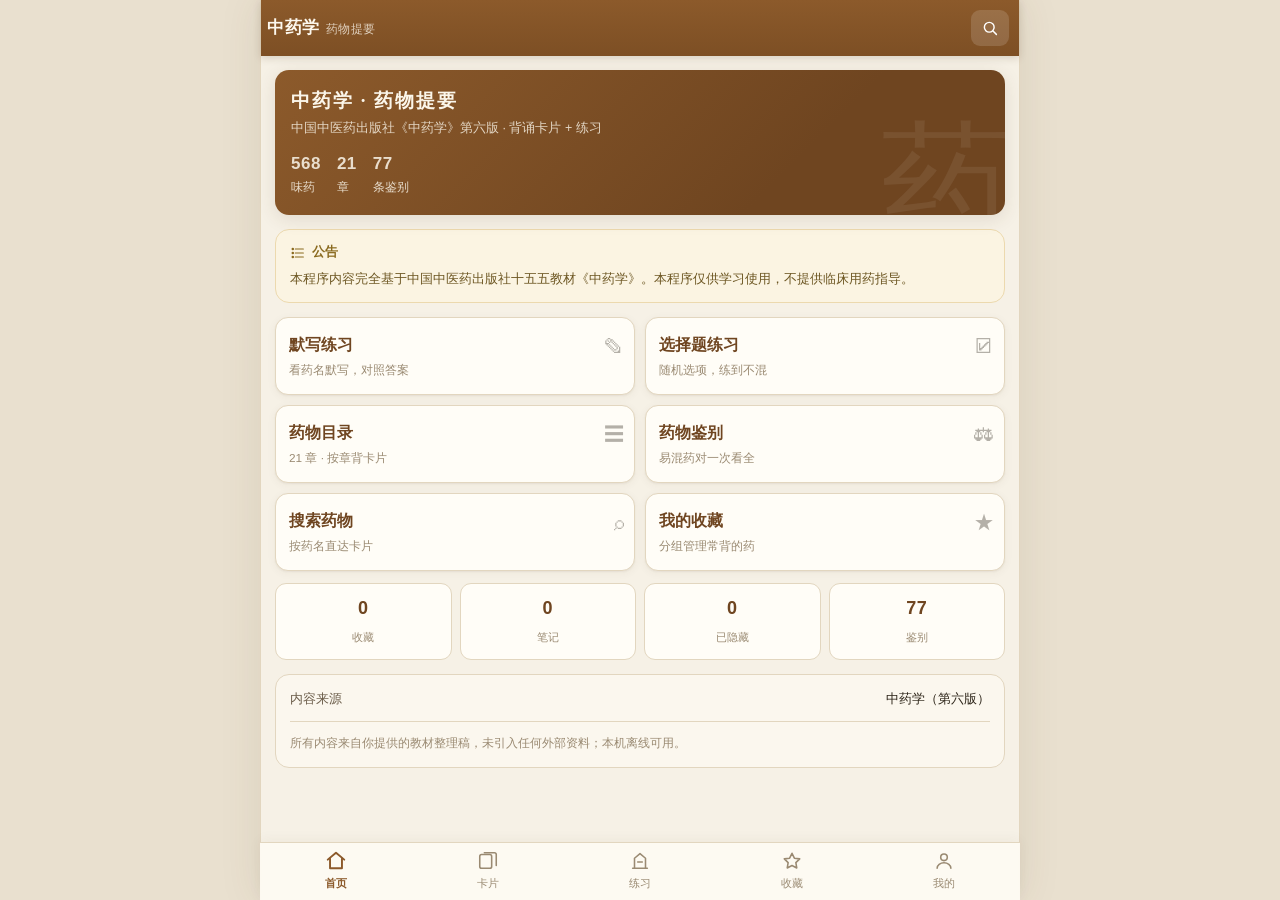
==== index.html @ 5566204e "本草纲目 · 中药学 v1.0.0 首个版本" ====
<!DOCTYPE html>
<html lang="zh-CN">
<head>
<meta charset="utf-8">
<meta name="viewport" content="width=device-width,initial-scale=1,maximum-scale=1,user-scalable=no,viewport-fit=cover">
<meta name="theme-color" content="#8c5a2b">
<meta name="format-detection" content="telephone=no">
<meta name="description" content="中药学背诵卡片与练习（离线可用）">
<title>中药学</title>
<link rel="stylesheet" href="app.css">
<meta name="apple-mobile-web-app-capable" content="yes">
<meta name="apple-mobile-web-app-status-bar-style" content="default">
<meta name="apple-mobile-web-app-title" content="中药学">
<meta name="mobile-web-app-capable" content="yes">
<link rel="manifest" href="manifest.webmanifest">
<link rel="apple-touch-icon" sizes="180x180" href="icons/apple-touch-icon.png">
<link rel="icon" type="image/png" sizes="192x192" href="icons/icon-192.png">
</head>
<body>
<div id="app">
  <header id="hd"></header>
  <main id="main"><div class="empty">载入中…</div></main>
  <nav id="tabbar"></nav>
</div>
<div id="toast" aria-live="polite"></div>
<div id="dialog"></div>
<script src="js/version.js"></script>
<script src="data/drugs.js"></script>
<script src="js/core.js"></script>
<script src="js/ui.js"></script>
<script src="js/cards.js"></script>
<script src="js/practice.js"></script>
<script src="js/misc.js"></script>
<script src="js/boot.js"></script>
<script>
/* 中药学 · 注册 Service Worker（离线可用；失败不影响已缓存资源） */
(function () {
  if (!('serviceWorker' in navigator)) return;
  window.addEventListener('load', function () {
    navigator.serviceWorker.register('sw.js', { scope: './' }).catch(function () {});
  });
})();
</script>
</body>
</html>
---- app.css ----
/* 中药学 · 宣纸米色 + 赭石棕 主题 */
:root{
  --paper:#f6f1e6; --paper-2:#efe7d5; --paper-3:#e7dcc6;
  --card:#fffdf7; --card-2:#fbf7ee;
  --ink:#2c2418; --ink-2:#6b5d4a; --ink-3:#9a8a72;
  --brown:#8c5a2b; --brown-d:#6f4520; --brown-l:#c69a6d;
  --red:#a83232; --red-l:#c26060;
  --green:#3f7d4e; --green-l:#e4efe4;
  --blue:#3b6ea5; --blue-l:#e6eef7;
  --line:#e2d6bf; --line-2:#d3c4a8;
  --sd:0 1px 2px rgba(80,60,30,.06), 0 2px 10px rgba(80,60,30,.05);
  --sd-2:0 4px 18px rgba(80,60,30,.12);
  --r:14px; --r-s:10px;
  --hd:56px; --tab:58px;
}
*{box-sizing:border-box;-webkit-tap-highlight-color:transparent}
html,body{margin:0;padding:0;height:100%}
body{
  background:var(--paper-2); color:var(--ink);
  font-family:-apple-system,BlinkMacSystemFont,"PingFang SC","Hiragino Sans GB","Microsoft YaHei","Source Han Sans SC",sans-serif;
  font-size:15px; line-height:1.65; -webkit-text-size-adjust:100%;
  overscroll-behavior-y:none;
}
.serif{font-family:"Songti SC","STSong","Noto Serif SC",Georgia,serif}
#app{
  position:relative; max-width:760px; margin:0 auto; min-height:100%;
  background:var(--paper); box-shadow:0 0 40px rgba(90,70,40,.10);
  display:flex; flex-direction:column;
}
/* ---------- 头部 ---------- */
#hd{
  position:sticky; top:0; z-index:30; height:var(--hd);
  display:flex; align-items:center; gap:6px; padding:0 10px 0 6px;
  background:linear-gradient(180deg,#8c5a2b,#7d4f24);
  color:#fdf8ee; box-shadow:0 2px 8px rgba(70,45,15,.18);
  padding-top:env(safe-area-inset-top);
  height:calc(var(--hd) + env(safe-area-inset-top));
}
#hd .hd-title{font-size:17px; font-weight:600; letter-spacing:.5px; flex:1; min-width:0;
  overflow:hidden; text-overflow:ellipsis; white-space:nowrap}
#hd .hd-title small{font-weight:400; opacity:.75; font-size:12px; margin-left:6px}
.hd-btn{
  flex:0 0 auto; height:36px; min-width:36px; padding:0 10px; border:0; border-radius:9px;
  background:rgba(255,255,255,.14); color:#fff; font-size:14px; display:inline-flex;
  align-items:center; justify-content:center; gap:4px; cursor:pointer;
}
.hd-btn:active{background:rgba(255,255,255,.26)}
.hd-btn svg{width:18px;height:18px;fill:none;stroke:currentColor;stroke-width:1.9;stroke-linecap:round;stroke-linejoin:round}
/* ---------- 主体 ---------- */
#main{
  flex:1; padding:14px 14px calc(var(--tab) + env(safe-area-inset-bottom) + 22px);
  min-height:calc(100vh - var(--hd) - var(--tab));
}
#main.has-bar{padding-bottom:calc(var(--tab) + env(safe-area-inset-bottom) + 78px)}
/* ---------- 底部导航 ---------- */
#tabbar{
  position:fixed; left:50%; transform:translateX(-50%); bottom:0; z-index:40;
  width:100%; max-width:760px; height:calc(var(--tab) + env(safe-area-inset-bottom));
  padding-bottom:env(safe-area-inset-bottom);
  display:flex; background:rgba(253,250,242,.97); backdrop-filter:blur(8px);
  border-top:1px solid var(--line); box-shadow:0 -2px 12px rgba(80,60,30,.05);
}
#tabbar a{
  flex:1; display:flex; flex-direction:column; align-items:center; justify-content:center;
  gap:2px; text-decoration:none; color:var(--ink-3); font-size:11px; letter-spacing:.3px;
}
#tabbar a svg{width:22px;height:22px;fill:none;stroke:currentColor;stroke-width:1.7;stroke-linecap:round;stroke-linejoin:round}
#tabbar a.on{color:var(--brown); font-weight:600}
#tabbar a.on svg{stroke-width:2.1}
/* ---------- 通用 ---------- */
svg{flex:0 0 auto; overflow:visible}
.notice .nt svg{width:16px;height:16px;fill:none;stroke:currentColor;stroke-width:1.8;stroke-linecap:round}
.list .li > span svg{width:20px;height:20px;fill:none;stroke:currentColor;stroke-width:1.7;stroke-linecap:round;stroke-linejoin:round}
.btn svg{width:17px;height:17px;fill:none;stroke:currentColor;stroke-width:1.8;stroke-linecap:round;stroke-linejoin:round}
.card{background:var(--card); border:1px solid var(--line); border-radius:var(--r); box-shadow:var(--sd); padding:14px; margin-bottom:12px}
.card.flat{box-shadow:none; background:var(--card-2)}
.row{display:flex; align-items:center; gap:10px}
.row.between{justify-content:space-between}
.row.wrap{flex-wrap:wrap}
.grow{flex:1; min-width:0}
.muted{color:var(--ink-2)}
.dim{color:var(--ink-3)}
.small{font-size:12.5px}
.tiny{font-size:11.5px}
.b{font-weight:600}
.center{text-align:center}
.mt0{margin-top:0}.mt6{margin-top:6px}.mt10{margin-top:10px}.mt14{margin-top:14px}.mt18{margin-top:18px}
.mb0{margin-bottom:0}.mb6{margin-bottom:6px}.mb10{margin-bottom:10px}
.hr{height:1px;background:var(--line);margin:12px 0;border:0}
.empty{padding:44px 16px; text-align:center; color:var(--ink-3); font-size:14px}
.empty .em-ico{font-size:30px; opacity:.5; display:block; margin-bottom:8px}
h1,h2,h3,h4{margin:0 0 8px; line-height:1.35}
h1{font-size:20px}h2{font-size:17px}h3{font-size:15.5px}h4{font-size:14px}
p{margin:0 0 8px}
a{color:var(--brown); text-decoration:none}
/* 按钮 */
.btn{
  display:inline-flex; align-items:center; justify-content:center; gap:5px;
  height:42px; padding:0 18px; border-radius:11px; border:1px solid var(--line-2);
  background:var(--card); color:var(--ink); font-size:15px; font-weight:500;
  cursor:pointer; user-select:none; font-family:inherit;
}
.btn:active{transform:scale(.985); background:var(--card-2)}
.btn.primary{background:linear-gradient(180deg,#9a6632,#8c5a2b); border-color:#7a4c22; color:#fff}
.btn.primary:active{background:#7d4f24}
.btn.danger{color:var(--red); border-color:#e5c4c4; background:#fdf4f4}
.btn.ghost{background:transparent; border-color:transparent; color:var(--brown)}
.btn.block{width:100%}
.btn.sm{height:34px; padding:0 12px; font-size:13.5px; border-radius:9px}
.btn.xs{height:28px; padding:0 9px; font-size:12.5px; border-radius:8px}
.btn[disabled]{opacity:.45; pointer-events:none}
.btn.on{background:var(--brown); color:#fff; border-color:var(--brown-d)}
/* 标签/胶囊 */
.chip{display:inline-flex; align-items:center; gap:4px; height:26px; padding:0 10px; border-radius:20px;
  background:var(--paper-2); border:1px solid var(--line); color:var(--brown-d); font-size:12.5px}
.chip.solid{background:#f3e7d5; border-color:#e6d3b6}
.chip.gray{color:var(--ink-2); background:var(--paper-2)}
.chip.on{background:var(--brown); border-color:var(--brown-d); color:#fff}
.badge{display:inline-block; min-width:18px; height:18px; line-height:18px; padding:0 5px; border-radius:9px;
  background:var(--brown); color:#fff; font-size:11px; text-align:center}
.badge.gray{background:var(--line-2); color:var(--ink-2)}
/* 分段控件 */
.seg{display:flex; background:var(--paper-2); border:1px solid var(--line); border-radius:11px; padding:3px; gap:3px}
.seg button{flex:1; height:36px; border:0; border-radius:8px; background:transparent; color:var(--ink-2);
  font-size:14px; font-family:inherit; cursor:pointer}
.seg button.on{background:var(--card); color:var(--brown-d); font-weight:600; box-shadow:0 1px 4px rgba(90,70,40,.12)}
/* 表单 */
.field{margin-bottom:12px}
.field > label{display:block; font-size:13px; color:var(--ink-2); margin-bottom:5px}
.input, textarea.input{
  width:100%; border:1px solid var(--line-2); border-radius:10px; background:var(--card);
  padding:10px 12px; font-size:15px; color:var(--ink); font-family:inherit; line-height:1.6;
  outline:none; -webkit-appearance:none;
}
.input:focus, textarea.input:focus{border-color:var(--brown-l); box-shadow:0 0 0 3px rgba(140,90,43,.10)}
textarea.input{resize:vertical; min-height:88px}
.searchbox{position:relative}
.searchbox .input{padding-left:38px; height:44px}
.searchbox .s-ico{position:absolute; left:12px; top:12px; width:20px; height:20px;
  fill:none; stroke:var(--ink-3); stroke-width:1.9; stroke-linecap:round}
/* 开关 */
.switch{position:relative; width:46px; height:27px; flex:0 0 auto}
.switch input{position:absolute; opacity:0; width:0; height:0}
.switch .sl{position:absolute; inset:0; background:var(--line-2); border-radius:20px; transition:.18s}
.switch .sl:before{content:""; position:absolute; width:21px; height:21px; left:3px; top:3px;
  background:#fff; border-radius:50%; transition:.18s; box-shadow:0 1px 3px rgba(0,0,0,.18)}
.switch input:checked + .sl{background:var(--brown)}
.switch input:checked + .sl:before{transform:translateX(19px)}
/* 复选 */
.ck{display:inline-flex; align-items:center; gap:7px; cursor:pointer; user-select:none}
.ck input{width:18px; height:18px; accent-color:var(--brown); margin:0}
/* 列表 */
.list{background:var(--card); border:1px solid var(--line); border-radius:var(--r); overflow:hidden}
.list .li{display:flex; align-items:center; gap:10px; padding:13px 14px; border-bottom:1px solid var(--line);
  background:var(--card); cursor:pointer}
.list .li:last-child{border-bottom:0}
.list .li:active{background:var(--card-2)}
.list .li .li-t{flex:1; min-width:0}
.list .li .li-t .t{font-size:15px}
.list .li .li-t .s{font-size:12px; color:var(--ink-3); margin-top:1px}
.list .li .arrow{color:var(--line-2); font-size:18px}
/* 目录 */
.chap{margin-bottom:10px; border:1px solid var(--line); border-radius:var(--r); background:var(--card); overflow:hidden}
.chap-hd{display:flex; align-items:center; gap:9px; padding:12px 13px; cursor:pointer; background:var(--card-2)}
.chap-hd .cn{font-size:15px; font-weight:600; color:var(--brown-d); flex:1}
.chap-hd .caret{width:16px;height:16px;stroke:var(--ink-3);fill:none;stroke-width:2;stroke-linecap:round;stroke-linejoin:round;transition:.16s}
.chap.open .caret{transform:rotate(90deg)}
.chap-bd{display:none; padding:4px 0 8px}
.chap.open .chap-bd{display:block}
.sec{padding:6px 13px 2px}
.sec-t{font-size:12.5px; color:var(--ink-3); padding:5px 0 4px; letter-spacing:.4px}
.dr{display:flex; align-items:center; gap:8px; padding:9px 12px; margin:1px 8px; border-radius:9px; cursor:pointer}
.dr:active{background:var(--paper-2)}
.dr .nm{font-size:15.5px; font-family:"Songti SC","STSong","Noto Serif SC",serif; letter-spacing:.5px}
.dr.attach{padding-left:26px}
.dr.attach .nm{font-size:14.5px; color:var(--ink-2)}
.dr .flags{margin-left:auto; display:flex; gap:5px; align-items:center; font-size:11px; color:var(--ink-3)}
.dr .flag{font-size:11.5px}
.dr.hid .nm{text-decoration:line-through; color:var(--ink-3)}
.dr.sel{background:#f3e7d5}
.dr .ck input{width:17px;height:17px}
/* 卡片正文 */
.drug-title{display:flex; align-items:baseline; gap:8px; flex-wrap:wrap}
.drug-title .n{font-size:26px; font-family:"Songti SC","STSong","Noto Serif SC",serif; font-weight:600; letter-spacing:2px}
.drug-title .p{font-size:13px; color:var(--ink-3)}
.sec-block{margin-top:14px}
.sec-label{display:flex; align-items:center; gap:7px; font-size:13px; color:var(--brown);
  font-weight:600; letter-spacing:1px; margin-bottom:6px}
.sec-label:before{content:""; width:3px; height:13px; border-radius:2px; background:var(--brown-l)}
.sec-body{font-size:15.5px; line-height:1.85; color:var(--ink)}
.eff-wrap{display:flex; flex-wrap:wrap; gap:7px}
.eff{background:#f5ead9; border:1px solid #ead9bd; color:#6f4520; border-radius:8px; padding:4px 10px; font-size:14.5px}
.app-item{margin-bottom:10px}
.app-t{font-weight:600; color:var(--brown-d); font-size:15px; margin-bottom:2px}
.app-d{font-size:14.6px; line-height:1.8; color:var(--ink); text-align:justify}
.app-tail{font-size:14.4px; line-height:1.8; color:var(--ink-2); margin-top:6px; padding-left:10px; border-left:2px solid var(--line)}
.note-inline{background:#fffbe8; border:1px solid #ecdcaf; border-radius:10px; padding:10px 12px; color:#6b5622; font-size:13.6px}
.tag-row{display:flex; flex-wrap:wrap; gap:6px}
/* 卡片底部操作 */
.act-row{display:grid; grid-template-columns:repeat(5,1fr); gap:8px; margin-top:16px}
.act{display:flex; flex-direction:column; align-items:center; gap:4px; padding:10px 2px; border:1px solid var(--line);
  border-radius:11px; background:var(--card); color:var(--ink-2); font-size:11.5px; cursor:pointer}
.act:active{background:var(--card-2)}
.act svg{width:20px;height:20px;fill:none;stroke:currentColor;stroke-width:1.8;stroke-linecap:round;stroke-linejoin:round}
.act.on{color:var(--brown); border-color:var(--brown-l); background:#faf1e4}
.act.on svg{stroke:var(--brown)}
.act.red{color:var(--red)}
.pager{display:flex; align-items:center; gap:10px; margin-top:14px}
.pager .btn{flex:1}
.pager .pc{font-size:12px; color:var(--ink-3); min-width:74px; text-align:center}
/* 浮动操作条 */
.fbar{position:fixed; left:50%; transform:translateX(-50%); bottom:calc(var(--tab) + env(safe-area-inset-bottom));
  width:100%; max-width:760px; z-index:35; padding:8px 12px;
  background:rgba(253,250,242,.98); border-top:1px solid var(--line); box-shadow:0 -3px 12px rgba(80,60,30,.07);
  display:flex; gap:8px; align-items:center}
/* 练习 */
.qhead{display:flex; align-items:center; gap:10px; margin-bottom:12px}
.progress{flex:1; height:7px; border-radius:6px; background:var(--paper-3); overflow:hidden}
.progress i{display:block; height:100%; background:linear-gradient(90deg,#b07a3f,#8c5a2b); border-radius:6px; transition:.2s}
.pbar-txt{font-size:12px; color:var(--ink-2); min-width:56px; text-align:right}
.qname{font-size:30px; font-family:"Songti SC","STSong","Noto Serif SC",serif; letter-spacing:3px; text-align:center; margin:10px 0 4px}
.qmeta{text-align:center; font-size:12.5px; color:var(--ink-3); margin-bottom:14px}
.ansbox{background:#f8f2e4; border:1px dashed var(--line-2); border-radius:12px; padding:12px 14px}
.ansbox.ok{background:var(--green-l); border-color:#b9d8bb}
.ansbox .al{font-size:12px; color:var(--green); font-weight:600; margin-bottom:6px; letter-spacing:.5px}
.opt{display:flex; gap:10px; align-items:flex-start; padding:12px 13px; border:1px solid var(--line);
  border-radius:11px; background:var(--card); margin-bottom:9px; cursor:pointer; font-size:15px; line-height:1.6}
.opt:active{background:var(--card-2)}
.opt .oi{flex:0 0 auto; width:22px; height:22px; border-radius:50%; border:1.6px solid var(--line-2);
  color:var(--ink-3); font-size:12.5px; display:flex; align-items:center; justify-content:center; margin-top:1px}
.opt.sel{border-color:var(--brown); background:#f8efe1}
.opt.sel .oi{background:var(--brown); border-color:var(--brown); color:#fff}
.opt.right{border-color:#7bb47f; background:var(--green-l)}
.opt.right .oi{background:var(--green); border-color:var(--green); color:#fff}
.opt.wrong{border-color:#d29a9a; background:#fbeeee}
.opt.wrong .oi{background:var(--red); border-color:var(--red); color:#fff}
.opt.lock{pointer-events:none}
.opt .ot{flex:1}
/* 首页 */
.hero{position:relative; overflow:hidden; border-radius:var(--r); padding:18px 16px;
  background:linear-gradient(135deg,#8c5a2b,#6f4520 70%); color:#fbF6ea; box-shadow:var(--sd-2); margin-bottom:14px}
.hero:after{content:"药"; position:absolute; right:-6px; bottom:-34px; font-size:130px;
  font-family:"Songti SC","STSong",serif; color:rgba(255,255,255,.07); line-height:1}
.hero h1{font-size:19px; letter-spacing:2px; margin-bottom:4px; font-family:"Songti SC","STSong",serif}
.hero p{font-size:12.5px; opacity:.8; margin:0}
.hero .mini{margin-top:12px; display:flex; gap:16px; font-size:11.5px; opacity:.85}
.hero .mini b{display:block; font-size:17px; font-weight:600; opacity:1; letter-spacing:.5px}
.notice{background:#fbf4e2; border:1px solid #ecd9ae; border-radius:var(--r); padding:12px 14px; margin-bottom:14px}
.notice .nt{display:flex; align-items:center; gap:6px; font-size:12.5px; color:#8a6a1f; font-weight:600; margin-bottom:5px}
.notice .nb{font-size:13.2px; color:#6d5723; line-height:1.7}
.grid2{display:grid; grid-template-columns:1fr 1fr; gap:10px}
.tile{position:relative; background:var(--card); border:1px solid var(--line); border-radius:13px;
  padding:14px 13px; box-shadow:var(--sd); cursor:pointer; overflow:hidden}
.tile:active{background:var(--card-2)}
.tile .tt{font-size:15.5px; font-weight:600; color:var(--brown-d)}
.tile .ts{font-size:11.8px; color:var(--ink-3); margin-top:3px}
.tile .ti{position:absolute; right:10px; top:12px; font-size:20px; opacity:.35}
.stat-row{display:flex; gap:8px; margin-bottom:14px}
.stat{flex:1; background:var(--card); border:1px solid var(--line); border-radius:11px; padding:10px 6px; text-align:center}
.stat b{display:block; font-size:18px; color:var(--brown-d); letter-spacing:.5px}
.stat span{font-size:11px; color:var(--ink-3)}
/* 弹窗 */
#dialog{position:fixed; inset:0; z-index:80; display:none; align-items:center; justify-content:center;
  background:rgba(40,30,15,.42); padding:24px}
#dialog.on{display:flex}
.dlg{width:100%; max-width:340px; background:var(--card); border-radius:16px; box-shadow:0 12px 40px rgba(40,25,10,.3);
  padding:20px 18px 14px; animation:pop .16s ease-out}
@keyframes pop{from{transform:scale(.94); opacity:.4}to{transform:scale(1); opacity:1}}
.dlg h3{font-size:16.5px; margin-bottom:8px; color:var(--brown-d)}
.dlg .dtxt{font-size:14px; color:var(--ink-2); line-height:1.7; margin-bottom:14px; white-space:pre-wrap}
.dlg .dact{display:flex; gap:8px}
.dlg .dact .btn{flex:1; height:40px; font-size:14.5px}
#toast{position:fixed; left:50%; bottom:calc(var(--tab) + env(safe-area-inset-bottom) + 26px);
  transform:translateX(-50%) translateY(10px); z-index:90; background:rgba(44,36,24,.92); color:#fff;
  font-size:13.5px; padding:9px 16px; border-radius:20px; opacity:0; transition:.2s; pointer-events:none;
  max-width:82%; text-align:center}
#toast.on{opacity:1; transform:translateX(-50%) translateY(0)}
/* 打赏 */
.tip-text{font-size:15.5px; line-height:2; color:#5b4a33; text-align:justify;
  background:#fbf6ea; border:1px solid #ecdfc4; border-radius:var(--r); padding:16px 15px}
.qr-wrap{margin-top:16px; text-align:center}
.qr-wrap img{width:min(78%,320px); border-radius:12px; border:1px solid var(--line); background:#fff; box-shadow:var(--sd)}
/* 折叠段 */
.acc{border:1px solid var(--line); border-radius:var(--r); background:var(--card); margin-bottom:10px; overflow:hidden}
.acc-hd{display:flex; align-items:center; gap:8px; padding:12px 13px; cursor:pointer; background:var(--card-2); font-size:14.5px; font-weight:600; color:var(--brown-d)}
.acc-bd{display:none; padding:12px 14px; font-size:14.4px; line-height:1.85; color:var(--ink)}
.acc.open .acc-bd{display:block}
@media (min-width:761px){
  body{background:#e9e0cf}
  #app{border-left:1px solid var(--line); border-right:1px solid var(--line)}
}

/* 卡片分页阅读 */
.cpager{display:flex; align-items:center; gap:8px; background:var(--paper-2); border:1px solid var(--line);
  border-radius:10px; padding:6px 8px; margin-top:14px}
.cpager .cpt{flex:1; text-align:center; font-size:12px; color:var(--ink-2)}
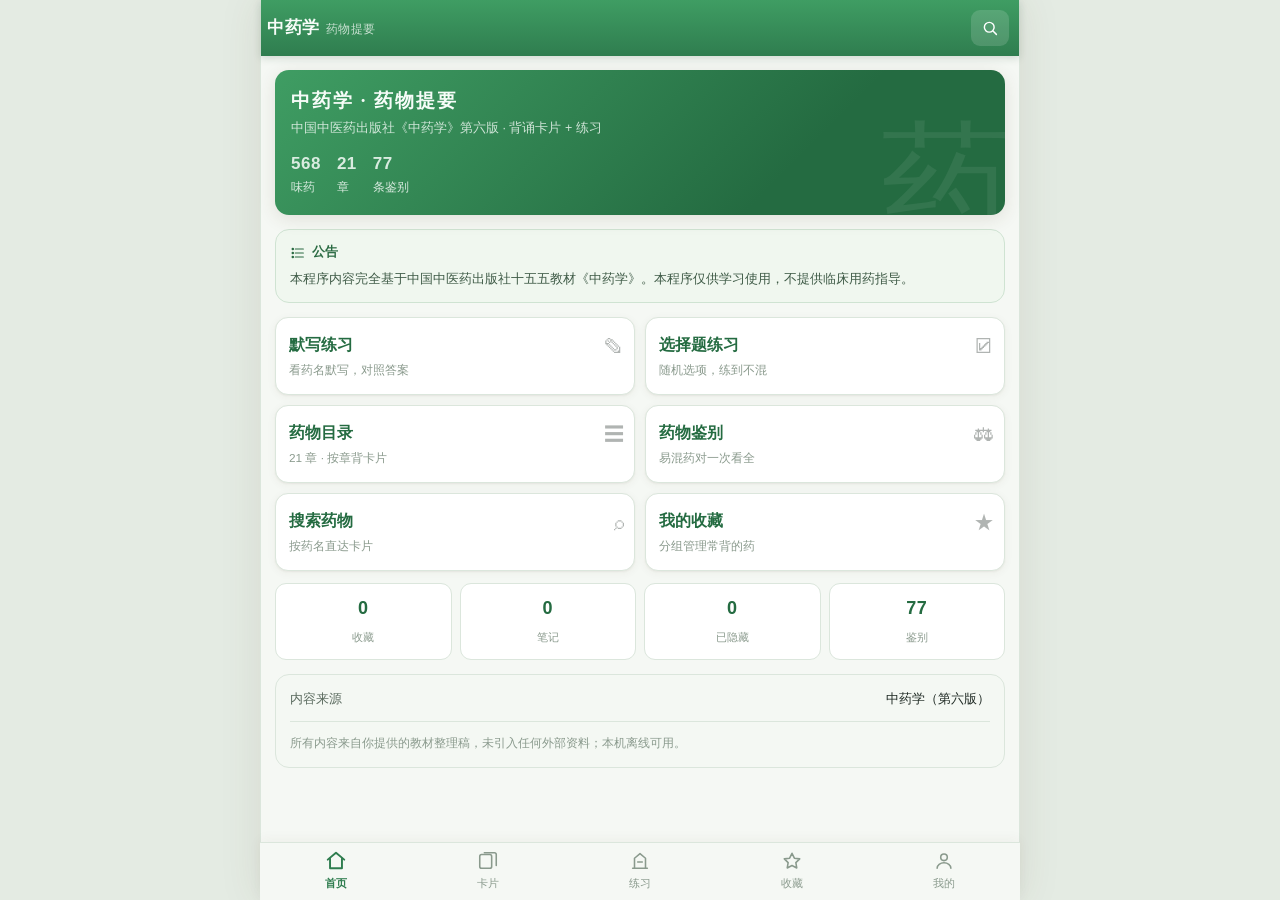
==== commit b0e2ff85: "中药学 v1.0.1：卡片一页化/附药切换/返回目录/练习记录多项/绿色主题" ====
--- a/index.html
+++ b/index.html
@@ -3,7 +3,7 @@
 <head>
 <meta charset="utf-8">
 <meta name="viewport" content="width=device-width,initial-scale=1,maximum-scale=1,user-scalable=no,viewport-fit=cover">
-<meta name="theme-color" content="#8c5a2b">
+<meta name="theme-color" content="#2f7d4f">
 <meta name="format-detection" content="telephone=no">
 <meta name="description" content="中药学背诵卡片与练习（离线可用）">
 <title>中药学</title>
--- a/app.css
+++ b/app.css
@@ -1,296 +1,296 @@
-/* 中药学 · 宣纸米色 + 赭石棕 主题 */
-:root{
-  --paper:#f6f1e6; --paper-2:#efe7d5; --paper-3:#e7dcc6;
-  --card:#fffdf7; --card-2:#fbf7ee;
-  --ink:#2c2418; --ink-2:#6b5d4a; --ink-3:#9a8a72;
-  --brown:#8c5a2b; --brown-d:#6f4520; --brown-l:#c69a6d;
-  --red:#a83232; --red-l:#c26060;
-  --green:#3f7d4e; --green-l:#e4efe4;
-  --blue:#3b6ea5; --blue-l:#e6eef7;
-  --line:#e2d6bf; --line-2:#d3c4a8;
-  --sd:0 1px 2px rgba(80,60,30,.06), 0 2px 10px rgba(80,60,30,.05);
-  --sd-2:0 4px 18px rgba(80,60,30,.12);
-  --r:14px; --r-s:10px;
-  --hd:56px; --tab:58px;
-}
-*{box-sizing:border-box;-webkit-tap-highlight-color:transparent}
-html,body{margin:0;padding:0;height:100%}
-body{
-  background:var(--paper-2); color:var(--ink);
-  font-family:-apple-system,BlinkMacSystemFont,"PingFang SC","Hiragino Sans GB","Microsoft YaHei","Source Han Sans SC",sans-serif;
-  font-size:15px; line-height:1.65; -webkit-text-size-adjust:100%;
-  overscroll-behavior-y:none;
-}
-.serif{font-family:"Songti SC","STSong","Noto Serif SC",Georgia,serif}
-#app{
-  position:relative; max-width:760px; margin:0 auto; min-height:100%;
-  background:var(--paper); box-shadow:0 0 40px rgba(90,70,40,.10);
-  display:flex; flex-direction:column;
-}
-/* ---------- 头部 ---------- */
-#hd{
-  position:sticky; top:0; z-index:30; height:var(--hd);
-  display:flex; align-items:center; gap:6px; padding:0 10px 0 6px;
-  background:linear-gradient(180deg,#8c5a2b,#7d4f24);
-  color:#fdf8ee; box-shadow:0 2px 8px rgba(70,45,15,.18);
-  padding-top:env(safe-area-inset-top);
-  height:calc(var(--hd) + env(safe-area-inset-top));
-}
-#hd .hd-title{font-size:17px; font-weight:600; letter-spacing:.5px; flex:1; min-width:0;
-  overflow:hidden; text-overflow:ellipsis; white-space:nowrap}
-#hd .hd-title small{font-weight:400; opacity:.75; font-size:12px; margin-left:6px}
-.hd-btn{
-  flex:0 0 auto; height:36px; min-width:36px; padding:0 10px; border:0; border-radius:9px;
-  background:rgba(255,255,255,.14); color:#fff; font-size:14px; display:inline-flex;
-  align-items:center; justify-content:center; gap:4px; cursor:pointer;
-}
-.hd-btn:active{background:rgba(255,255,255,.26)}
-.hd-btn svg{width:18px;height:18px;fill:none;stroke:currentColor;stroke-width:1.9;stroke-linecap:round;stroke-linejoin:round}
-/* ---------- 主体 ---------- */
-#main{
-  flex:1; padding:14px 14px calc(var(--tab) + env(safe-area-inset-bottom) + 22px);
-  min-height:calc(100vh - var(--hd) - var(--tab));
-}
-#main.has-bar{padding-bottom:calc(var(--tab) + env(safe-area-inset-bottom) + 78px)}
-/* ---------- 底部导航 ---------- */
-#tabbar{
-  position:fixed; left:50%; transform:translateX(-50%); bottom:0; z-index:40;
-  width:100%; max-width:760px; height:calc(var(--tab) + env(safe-area-inset-bottom));
-  padding-bottom:env(safe-area-inset-bottom);
-  display:flex; background:rgba(253,250,242,.97); backdrop-filter:blur(8px);
-  border-top:1px solid var(--line); box-shadow:0 -2px 12px rgba(80,60,30,.05);
-}
-#tabbar a{
-  flex:1; display:flex; flex-direction:column; align-items:center; justify-content:center;
-  gap:2px; text-decoration:none; color:var(--ink-3); font-size:11px; letter-spacing:.3px;
-}
-#tabbar a svg{width:22px;height:22px;fill:none;stroke:currentColor;stroke-width:1.7;stroke-linecap:round;stroke-linejoin:round}
-#tabbar a.on{color:var(--brown); font-weight:600}
-#tabbar a.on svg{stroke-width:2.1}
-/* ---------- 通用 ---------- */
-svg{flex:0 0 auto; overflow:visible}
-.notice .nt svg{width:16px;height:16px;fill:none;stroke:currentColor;stroke-width:1.8;stroke-linecap:round}
-.list .li > span svg{width:20px;height:20px;fill:none;stroke:currentColor;stroke-width:1.7;stroke-linecap:round;stroke-linejoin:round}
-.btn svg{width:17px;height:17px;fill:none;stroke:currentColor;stroke-width:1.8;stroke-linecap:round;stroke-linejoin:round}
-.card{background:var(--card); border:1px solid var(--line); border-radius:var(--r); box-shadow:var(--sd); padding:14px; margin-bottom:12px}
-.card.flat{box-shadow:none; background:var(--card-2)}
-.row{display:flex; align-items:center; gap:10px}
-.row.between{justify-content:space-between}
-.row.wrap{flex-wrap:wrap}
-.grow{flex:1; min-width:0}
-.muted{color:var(--ink-2)}
-.dim{color:var(--ink-3)}
-.small{font-size:12.5px}
-.tiny{font-size:11.5px}
-.b{font-weight:600}
-.center{text-align:center}
-.mt0{margin-top:0}.mt6{margin-top:6px}.mt10{margin-top:10px}.mt14{margin-top:14px}.mt18{margin-top:18px}
-.mb0{margin-bottom:0}.mb6{margin-bottom:6px}.mb10{margin-bottom:10px}
-.hr{height:1px;background:var(--line);margin:12px 0;border:0}
-.empty{padding:44px 16px; text-align:center; color:var(--ink-3); font-size:14px}
-.empty .em-ico{font-size:30px; opacity:.5; display:block; margin-bottom:8px}
-h1,h2,h3,h4{margin:0 0 8px; line-height:1.35}
-h1{font-size:20px}h2{font-size:17px}h3{font-size:15.5px}h4{font-size:14px}
-p{margin:0 0 8px}
-a{color:var(--brown); text-decoration:none}
-/* 按钮 */
-.btn{
-  display:inline-flex; align-items:center; justify-content:center; gap:5px;
-  height:42px; padding:0 18px; border-radius:11px; border:1px solid var(--line-2);
-  background:var(--card); color:var(--ink); font-size:15px; font-weight:500;
-  cursor:pointer; user-select:none; font-family:inherit;
-}
-.btn:active{transform:scale(.985); background:var(--card-2)}
-.btn.primary{background:linear-gradient(180deg,#9a6632,#8c5a2b); border-color:#7a4c22; color:#fff}
-.btn.primary:active{background:#7d4f24}
-.btn.danger{color:var(--red); border-color:#e5c4c4; background:#fdf4f4}
-.btn.ghost{background:transparent; border-color:transparent; color:var(--brown)}
-.btn.block{width:100%}
-.btn.sm{height:34px; padding:0 12px; font-size:13.5px; border-radius:9px}
-.btn.xs{height:28px; padding:0 9px; font-size:12.5px; border-radius:8px}
-.btn[disabled]{opacity:.45; pointer-events:none}
-.btn.on{background:var(--brown); color:#fff; border-color:var(--brown-d)}
-/* 标签/胶囊 */
-.chip{display:inline-flex; align-items:center; gap:4px; height:26px; padding:0 10px; border-radius:20px;
-  background:var(--paper-2); border:1px solid var(--line); color:var(--brown-d); font-size:12.5px}
-.chip.solid{background:#f3e7d5; border-color:#e6d3b6}
-.chip.gray{color:var(--ink-2); background:var(--paper-2)}
-.chip.on{background:var(--brown); border-color:var(--brown-d); color:#fff}
-.badge{display:inline-block; min-width:18px; height:18px; line-height:18px; padding:0 5px; border-radius:9px;
-  background:var(--brown); color:#fff; font-size:11px; text-align:center}
-.badge.gray{background:var(--line-2); color:var(--ink-2)}
-/* 分段控件 */
-.seg{display:flex; background:var(--paper-2); border:1px solid var(--line); border-radius:11px; padding:3px; gap:3px}
-.seg button{flex:1; height:36px; border:0; border-radius:8px; background:transparent; color:var(--ink-2);
-  font-size:14px; font-family:inherit; cursor:pointer}
-.seg button.on{background:var(--card); color:var(--brown-d); font-weight:600; box-shadow:0 1px 4px rgba(90,70,40,.12)}
-/* 表单 */
-.field{margin-bottom:12px}
-.field > label{display:block; font-size:13px; color:var(--ink-2); margin-bottom:5px}
-.input, textarea.input{
-  width:100%; border:1px solid var(--line-2); border-radius:10px; background:var(--card);
-  padding:10px 12px; font-size:15px; color:var(--ink); font-family:inherit; line-height:1.6;
-  outline:none; -webkit-appearance:none;
-}
-.input:focus, textarea.input:focus{border-color:var(--brown-l); box-shadow:0 0 0 3px rgba(140,90,43,.10)}
-textarea.input{resize:vertical; min-height:88px}
-.searchbox{position:relative}
-.searchbox .input{padding-left:38px; height:44px}
-.searchbox .s-ico{position:absolute; left:12px; top:12px; width:20px; height:20px;
-  fill:none; stroke:var(--ink-3); stroke-width:1.9; stroke-linecap:round}
-/* 开关 */
-.switch{position:relative; width:46px; height:27px; flex:0 0 auto}
-.switch input{position:absolute; opacity:0; width:0; height:0}
-.switch .sl{position:absolute; inset:0; background:var(--line-2); border-radius:20px; transition:.18s}
-.switch .sl:before{content:""; position:absolute; width:21px; height:21px; left:3px; top:3px;
-  background:#fff; border-radius:50%; transition:.18s; box-shadow:0 1px 3px rgba(0,0,0,.18)}
-.switch input:checked + .sl{background:var(--brown)}
-.switch input:checked + .sl:before{transform:translateX(19px)}
-/* 复选 */
-.ck{display:inline-flex; align-items:center; gap:7px; cursor:pointer; user-select:none}
-.ck input{width:18px; height:18px; accent-color:var(--brown); margin:0}
-/* 列表 */
-.list{background:var(--card); border:1px solid var(--line); border-radius:var(--r); overflow:hidden}
-.list .li{display:flex; align-items:center; gap:10px; padding:13px 14px; border-bottom:1px solid var(--line);
-  background:var(--card); cursor:pointer}
-.list .li:last-child{border-bottom:0}
-.list .li:active{background:var(--card-2)}
-.list .li .li-t{flex:1; min-width:0}
-.list .li .li-t .t{font-size:15px}
-.list .li .li-t .s{font-size:12px; color:var(--ink-3); margin-top:1px}
-.list .li .arrow{color:var(--line-2); font-size:18px}
-/* 目录 */
-.chap{margin-bottom:10px; border:1px solid var(--line); border-radius:var(--r); background:var(--card); overflow:hidden}
-.chap-hd{display:flex; align-items:center; gap:9px; padding:12px 13px; cursor:pointer; background:var(--card-2)}
-.chap-hd .cn{font-size:15px; font-weight:600; color:var(--brown-d); flex:1}
-.chap-hd .caret{width:16px;height:16px;stroke:var(--ink-3);fill:none;stroke-width:2;stroke-linecap:round;stroke-linejoin:round;transition:.16s}
-.chap.open .caret{transform:rotate(90deg)}
-.chap-bd{display:none; padding:4px 0 8px}
-.chap.open .chap-bd{display:block}
-.sec{padding:6px 13px 2px}
-.sec-t{font-size:12.5px; color:var(--ink-3); padding:5px 0 4px; letter-spacing:.4px}
-.dr{display:flex; align-items:center; gap:8px; padding:9px 12px; margin:1px 8px; border-radius:9px; cursor:pointer}
-.dr:active{background:var(--paper-2)}
-.dr .nm{font-size:15.5px; font-family:"Songti SC","STSong","Noto Serif SC",serif; letter-spacing:.5px}
-.dr.attach{padding-left:26px}
-.dr.attach .nm{font-size:14.5px; color:var(--ink-2)}
-.dr .flags{margin-left:auto; display:flex; gap:5px; align-items:center; font-size:11px; color:var(--ink-3)}
-.dr .flag{font-size:11.5px}
-.dr.hid .nm{text-decoration:line-through; color:var(--ink-3)}
-.dr.sel{background:#f3e7d5}
-.dr .ck input{width:17px;height:17px}
-/* 卡片正文 */
-.drug-title{display:flex; align-items:baseline; gap:8px; flex-wrap:wrap}
-.drug-title .n{font-size:26px; font-family:"Songti SC","STSong","Noto Serif SC",serif; font-weight:600; letter-spacing:2px}
-.drug-title .p{font-size:13px; color:var(--ink-3)}
-.sec-block{margin-top:14px}
-.sec-label{display:flex; align-items:center; gap:7px; font-size:13px; color:var(--brown);
-  font-weight:600; letter-spacing:1px; margin-bottom:6px}
-.sec-label:before{content:""; width:3px; height:13px; border-radius:2px; background:var(--brown-l)}
-.sec-body{font-size:15.5px; line-height:1.85; color:var(--ink)}
-.eff-wrap{display:flex; flex-wrap:wrap; gap:7px}
-.eff{background:#f5ead9; border:1px solid #ead9bd; color:#6f4520; border-radius:8px; padding:4px 10px; font-size:14.5px}
-.app-item{margin-bottom:10px}
-.app-t{font-weight:600; color:var(--brown-d); font-size:15px; margin-bottom:2px}
-.app-d{font-size:14.6px; line-height:1.8; color:var(--ink); text-align:justify}
-.app-tail{font-size:14.4px; line-height:1.8; color:var(--ink-2); margin-top:6px; padding-left:10px; border-left:2px solid var(--line)}
-.note-inline{background:#fffbe8; border:1px solid #ecdcaf; border-radius:10px; padding:10px 12px; color:#6b5622; font-size:13.6px}
-.tag-row{display:flex; flex-wrap:wrap; gap:6px}
-/* 卡片底部操作 */
-.act-row{display:grid; grid-template-columns:repeat(5,1fr); gap:8px; margin-top:16px}
-.act{display:flex; flex-direction:column; align-items:center; gap:4px; padding:10px 2px; border:1px solid var(--line);
-  border-radius:11px; background:var(--card); color:var(--ink-2); font-size:11.5px; cursor:pointer}
-.act:active{background:var(--card-2)}
-.act svg{width:20px;height:20px;fill:none;stroke:currentColor;stroke-width:1.8;stroke-linecap:round;stroke-linejoin:round}
-.act.on{color:var(--brown); border-color:var(--brown-l); background:#faf1e4}
-.act.on svg{stroke:var(--brown)}
-.act.red{color:var(--red)}
-.pager{display:flex; align-items:center; gap:10px; margin-top:14px}
-.pager .btn{flex:1}
-.pager .pc{font-size:12px; color:var(--ink-3); min-width:74px; text-align:center}
-/* 浮动操作条 */
-.fbar{position:fixed; left:50%; transform:translateX(-50%); bottom:calc(var(--tab) + env(safe-area-inset-bottom));
-  width:100%; max-width:760px; z-index:35; padding:8px 12px;
-  background:rgba(253,250,242,.98); border-top:1px solid var(--line); box-shadow:0 -3px 12px rgba(80,60,30,.07);
-  display:flex; gap:8px; align-items:center}
-/* 练习 */
-.qhead{display:flex; align-items:center; gap:10px; margin-bottom:12px}
-.progress{flex:1; height:7px; border-radius:6px; background:var(--paper-3); overflow:hidden}
-.progress i{display:block; height:100%; background:linear-gradient(90deg,#b07a3f,#8c5a2b); border-radius:6px; transition:.2s}
-.pbar-txt{font-size:12px; color:var(--ink-2); min-width:56px; text-align:right}
-.qname{font-size:30px; font-family:"Songti SC","STSong","Noto Serif SC",serif; letter-spacing:3px; text-align:center; margin:10px 0 4px}
-.qmeta{text-align:center; font-size:12.5px; color:var(--ink-3); margin-bottom:14px}
-.ansbox{background:#f8f2e4; border:1px dashed var(--line-2); border-radius:12px; padding:12px 14px}
-.ansbox.ok{background:var(--green-l); border-color:#b9d8bb}
-.ansbox .al{font-size:12px; color:var(--green); font-weight:600; margin-bottom:6px; letter-spacing:.5px}
-.opt{display:flex; gap:10px; align-items:flex-start; padding:12px 13px; border:1px solid var(--line);
-  border-radius:11px; background:var(--card); margin-bottom:9px; cursor:pointer; font-size:15px; line-height:1.6}
-.opt:active{background:var(--card-2)}
-.opt .oi{flex:0 0 auto; width:22px; height:22px; border-radius:50%; border:1.6px solid var(--line-2);
-  color:var(--ink-3); font-size:12.5px; display:flex; align-items:center; justify-content:center; margin-top:1px}
-.opt.sel{border-color:var(--brown); background:#f8efe1}
-.opt.sel .oi{background:var(--brown); border-color:var(--brown); color:#fff}
-.opt.right{border-color:#7bb47f; background:var(--green-l)}
-.opt.right .oi{background:var(--green); border-color:var(--green); color:#fff}
-.opt.wrong{border-color:#d29a9a; background:#fbeeee}
-.opt.wrong .oi{background:var(--red); border-color:var(--red); color:#fff}
-.opt.lock{pointer-events:none}
-.opt .ot{flex:1}
-/* 首页 */
-.hero{position:relative; overflow:hidden; border-radius:var(--r); padding:18px 16px;
-  background:linear-gradient(135deg,#8c5a2b,#6f4520 70%); color:#fbF6ea; box-shadow:var(--sd-2); margin-bottom:14px}
-.hero:after{content:"药"; position:absolute; right:-6px; bottom:-34px; font-size:130px;
-  font-family:"Songti SC","STSong",serif; color:rgba(255,255,255,.07); line-height:1}
-.hero h1{font-size:19px; letter-spacing:2px; margin-bottom:4px; font-family:"Songti SC","STSong",serif}
-.hero p{font-size:12.5px; opacity:.8; margin:0}
-.hero .mini{margin-top:12px; display:flex; gap:16px; font-size:11.5px; opacity:.85}
-.hero .mini b{display:block; font-size:17px; font-weight:600; opacity:1; letter-spacing:.5px}
-.notice{background:#fbf4e2; border:1px solid #ecd9ae; border-radius:var(--r); padding:12px 14px; margin-bottom:14px}
-.notice .nt{display:flex; align-items:center; gap:6px; font-size:12.5px; color:#8a6a1f; font-weight:600; margin-bottom:5px}
-.notice .nb{font-size:13.2px; color:#6d5723; line-height:1.7}
-.grid2{display:grid; grid-template-columns:1fr 1fr; gap:10px}
-.tile{position:relative; background:var(--card); border:1px solid var(--line); border-radius:13px;
-  padding:14px 13px; box-shadow:var(--sd); cursor:pointer; overflow:hidden}
-.tile:active{background:var(--card-2)}
-.tile .tt{font-size:15.5px; font-weight:600; color:var(--brown-d)}
-.tile .ts{font-size:11.8px; color:var(--ink-3); margin-top:3px}
-.tile .ti{position:absolute; right:10px; top:12px; font-size:20px; opacity:.35}
-.stat-row{display:flex; gap:8px; margin-bottom:14px}
-.stat{flex:1; background:var(--card); border:1px solid var(--line); border-radius:11px; padding:10px 6px; text-align:center}
-.stat b{display:block; font-size:18px; color:var(--brown-d); letter-spacing:.5px}
-.stat span{font-size:11px; color:var(--ink-3)}
-/* 弹窗 */
-#dialog{position:fixed; inset:0; z-index:80; display:none; align-items:center; justify-content:center;
-  background:rgba(40,30,15,.42); padding:24px}
-#dialog.on{display:flex}
-.dlg{width:100%; max-width:340px; background:var(--card); border-radius:16px; box-shadow:0 12px 40px rgba(40,25,10,.3);
-  padding:20px 18px 14px; animation:pop .16s ease-out}
-@keyframes pop{from{transform:scale(.94); opacity:.4}to{transform:scale(1); opacity:1}}
-.dlg h3{font-size:16.5px; margin-bottom:8px; color:var(--brown-d)}
-.dlg .dtxt{font-size:14px; color:var(--ink-2); line-height:1.7; margin-bottom:14px; white-space:pre-wrap}
-.dlg .dact{display:flex; gap:8px}
-.dlg .dact .btn{flex:1; height:40px; font-size:14.5px}
-#toast{position:fixed; left:50%; bottom:calc(var(--tab) + env(safe-area-inset-bottom) + 26px);
-  transform:translateX(-50%) translateY(10px); z-index:90; background:rgba(44,36,24,.92); color:#fff;
-  font-size:13.5px; padding:9px 16px; border-radius:20px; opacity:0; transition:.2s; pointer-events:none;
-  max-width:82%; text-align:center}
-#toast.on{opacity:1; transform:translateX(-50%) translateY(0)}
-/* 打赏 */
-.tip-text{font-size:15.5px; line-height:2; color:#5b4a33; text-align:justify;
-  background:#fbf6ea; border:1px solid #ecdfc4; border-radius:var(--r); padding:16px 15px}
-.qr-wrap{margin-top:16px; text-align:center}
-.qr-wrap img{width:min(78%,320px); border-radius:12px; border:1px solid var(--line); background:#fff; box-shadow:var(--sd)}
-/* 折叠段 */
-.acc{border:1px solid var(--line); border-radius:var(--r); background:var(--card); margin-bottom:10px; overflow:hidden}
-.acc-hd{display:flex; align-items:center; gap:8px; padding:12px 13px; cursor:pointer; background:var(--card-2); font-size:14.5px; font-weight:600; color:var(--brown-d)}
-.acc-bd{display:none; padding:12px 14px; font-size:14.4px; line-height:1.85; color:var(--ink)}
-.acc.open .acc-bd{display:block}
-@media (min-width:761px){
-  body{background:#e9e0cf}
-  #app{border-left:1px solid var(--line); border-right:1px solid var(--line)}
-}
-
-/* 卡片分页阅读 */
-.cpager{display:flex; align-items:center; gap:8px; background:var(--paper-2); border:1px solid var(--line);
-  border-radius:10px; padding:6px 8px; margin-top:14px}
-.cpager .cpt{flex:1; text-align:center; font-size:12px; color:var(--ink-2)}
+/* 中药学 · 宣纸米色 + 赭石棕 主题 */
+:root{
+  --paper:#f5f8f4; --paper-2:#eaf0e9; --paper-3:#dce6db;
+  --card:#ffffff; --card-2:#f4f8f3;
+  --ink:#1f2a24; --ink-2:#5b6b5f; --ink-3:#8a9a8d;
+  --brown:#2f7d4f; --brown-d:#246b41; --brown-l:#8fc3a1;
+  --red:#b3402f; --red-l:#d08b80;
+  --green:#2f7d4f; --green-l:#e3f1e7;
+  --blue:#3b6ea5; --blue-l:#e6eef7;
+  --line:#dbe6dc; --line-2:#c6d7c9;
+  --sd:0 1px 2px rgba(80,60,30,.06), 0 2px 10px rgba(80,60,30,.05);
+  --sd-2:0 4px 18px rgba(80,60,30,.12);
+  --r:14px; --r-s:10px;
+  --hd:56px; --tab:58px;
+}
+*{box-sizing:border-box;-webkit-tap-highlight-color:transparent}
+html,body{margin:0;padding:0;height:100%}
+body{
+  background:var(--paper-2); color:var(--ink);
+  font-family:-apple-system,BlinkMacSystemFont,"PingFang SC","Hiragino Sans GB","Microsoft YaHei","Source Han Sans SC",sans-serif;
+  font-size:15px; line-height:1.65; -webkit-text-size-adjust:100%;
+  overscroll-behavior-y:none;
+}
+.serif{font-family:"Songti SC","STSong","Noto Serif SC",Georgia,serif}
+#app{
+  position:relative; max-width:760px; margin:0 auto; min-height:100%;
+  background:var(--paper); box-shadow:0 0 40px rgba(90,70,40,.10);
+  display:flex; flex-direction:column;
+}
+/* ---------- 头部 ---------- */
+#hd{
+  position:sticky; top:0; z-index:30; height:var(--hd);
+  display:flex; align-items:center; gap:6px; padding:0 10px 0 6px;
+  background:linear-gradient(180deg,#3f9d63,#2f7d4f);
+  color:#f7fcf8; box-shadow:0 2px 8px rgba(24,64,40,.18);
+  padding-top:env(safe-area-inset-top);
+  height:calc(var(--hd) + env(safe-area-inset-top));
+}
+#hd .hd-title{font-size:17px; font-weight:600; letter-spacing:.5px; flex:1; min-width:0;
+  overflow:hidden; text-overflow:ellipsis; white-space:nowrap}
+#hd .hd-title small{font-weight:400; opacity:.75; font-size:12px; margin-left:6px}
+.hd-btn{
+  flex:0 0 auto; height:36px; min-width:36px; padding:0 10px; border:0; border-radius:9px;
+  background:rgba(255,255,255,.14); color:#fff; font-size:14px; display:inline-flex;
+  align-items:center; justify-content:center; gap:4px; cursor:pointer;
+}
+.hd-btn:active{background:rgba(255,255,255,.26)}
+.hd-btn svg{width:18px;height:18px;fill:none;stroke:currentColor;stroke-width:1.9;stroke-linecap:round;stroke-linejoin:round}
+/* ---------- 主体 ---------- */
+#main{
+  flex:1; padding:14px 14px calc(var(--tab) + env(safe-area-inset-bottom) + 22px);
+  min-height:calc(100vh - var(--hd) - var(--tab));
+}
+#main.has-bar{padding-bottom:calc(var(--tab) + env(safe-area-inset-bottom) + 78px)}
+/* ---------- 底部导航 ---------- */
+#tabbar{
+  position:fixed; left:50%; transform:translateX(-50%); bottom:0; z-index:40;
+  width:100%; max-width:760px; height:calc(var(--tab) + env(safe-area-inset-bottom));
+  padding-bottom:env(safe-area-inset-bottom);
+  display:flex; background:rgba(245,248,244,.97); backdrop-filter:blur(8px);
+  border-top:1px solid var(--line); box-shadow:0 -2px 12px rgba(80,60,30,.05);
+}
+#tabbar a{
+  flex:1; display:flex; flex-direction:column; align-items:center; justify-content:center;
+  gap:2px; text-decoration:none; color:var(--ink-3); font-size:11px; letter-spacing:.3px;
+}
+#tabbar a svg{width:22px;height:22px;fill:none;stroke:currentColor;stroke-width:1.7;stroke-linecap:round;stroke-linejoin:round}
+#tabbar a.on{color:var(--brown); font-weight:600}
+#tabbar a.on svg{stroke-width:2.1}
+/* ---------- 通用 ---------- */
+svg{flex:0 0 auto; overflow:visible}
+.notice .nt svg{width:16px;height:16px;fill:none;stroke:currentColor;stroke-width:1.8;stroke-linecap:round}
+.list .li > span svg{width:20px;height:20px;fill:none;stroke:currentColor;stroke-width:1.7;stroke-linecap:round;stroke-linejoin:round}
+.btn svg{width:17px;height:17px;fill:none;stroke:currentColor;stroke-width:1.8;stroke-linecap:round;stroke-linejoin:round}
+.card{background:var(--card); border:1px solid var(--line); border-radius:var(--r); box-shadow:var(--sd); padding:14px; margin-bottom:12px}
+.card.flat{box-shadow:none; background:var(--card-2)}
+.row{display:flex; align-items:center; gap:10px}
+.row.between{justify-content:space-between}
+.row.wrap{flex-wrap:wrap}
+.grow{flex:1; min-width:0}
+.muted{color:var(--ink-2)}
+.dim{color:var(--ink-3)}
+.small{font-size:12.5px}
+.tiny{font-size:11.5px}
+.b{font-weight:600}
+.center{text-align:center}
+.mt0{margin-top:0}.mt6{margin-top:6px}.mt10{margin-top:10px}.mt14{margin-top:14px}.mt18{margin-top:18px}
+.mb0{margin-bottom:0}.mb6{margin-bottom:6px}.mb10{margin-bottom:10px}
+.hr{height:1px;background:var(--line);margin:12px 0;border:0}
+.empty{padding:44px 16px; text-align:center; color:var(--ink-3); font-size:14px}
+.empty .em-ico{font-size:30px; opacity:.5; display:block; margin-bottom:8px}
+h1,h2,h3,h4{margin:0 0 8px; line-height:1.35}
+h1{font-size:20px}h2{font-size:17px}h3{font-size:15.5px}h4{font-size:14px}
+p{margin:0 0 8px}
+a{color:var(--brown); text-decoration:none}
+/* 按钮 */
+.btn{
+  display:inline-flex; align-items:center; justify-content:center; gap:5px;
+  height:42px; padding:0 18px; border-radius:11px; border:1px solid var(--line-2);
+  background:var(--card); color:var(--ink); font-size:15px; font-weight:500;
+  cursor:pointer; user-select:none; font-family:inherit;
+}
+.btn:active{transform:scale(.985); background:var(--card-2)}
+.btn.primary{background:linear-gradient(180deg,#3f9d63,#2f7d4f); border-color:#246b41; color:#fff}
+.btn.primary:active{background:#246b41}
+.btn.danger{color:var(--red); border-color:#e6c6c0; background:#fcf3f1}
+.btn.ghost{background:transparent; border-color:transparent; color:var(--brown)}
+.btn.block{width:100%}
+.btn.sm{height:34px; padding:0 12px; font-size:13.5px; border-radius:9px}
+.btn.xs{height:28px; padding:0 9px; font-size:12.5px; border-radius:8px}
+.btn[disabled]{opacity:.45; pointer-events:none}
+.btn.on{background:var(--brown); color:#fff; border-color:var(--brown-d)}
+/* 标签/胶囊 */
+.chip{display:inline-flex; align-items:center; gap:4px; height:26px; padding:0 10px; border-radius:20px;
+  background:var(--paper-2); border:1px solid var(--line); color:var(--brown-d); font-size:12.5px}
+.chip.solid{background:#e4f1e7; border-color:#cfe4d3}
+.chip.gray{color:var(--ink-2); background:var(--paper-2)}
+.chip.on{background:var(--brown); border-color:var(--brown-d); color:#fff}
+.badge{display:inline-block; min-width:18px; height:18px; line-height:18px; padding:0 5px; border-radius:9px;
+  background:var(--brown); color:#fff; font-size:11px; text-align:center}
+.badge.gray{background:var(--line-2); color:var(--ink-2)}
+/* 分段控件 */
+.seg{display:flex; background:var(--paper-2); border:1px solid var(--line); border-radius:11px; padding:3px; gap:3px}
+.seg button{flex:1; height:36px; border:0; border-radius:8px; background:transparent; color:var(--ink-2);
+  font-size:14px; font-family:inherit; cursor:pointer}
+.seg button.on{background:var(--card); color:var(--brown-d); font-weight:600; box-shadow:0 1px 4px rgba(90,70,40,.12)}
+/* 表单 */
+.field{margin-bottom:12px}
+.field > label{display:block; font-size:13px; color:var(--ink-2); margin-bottom:5px}
+.input, textarea.input{
+  width:100%; border:1px solid var(--line-2); border-radius:10px; background:var(--card);
+  padding:10px 12px; font-size:15px; color:var(--ink); font-family:inherit; line-height:1.6;
+  outline:none; -webkit-appearance:none;
+}
+.input:focus, textarea.input:focus{border-color:var(--brown-l); box-shadow:0 0 0 3px rgba(47,125,79,.14)}
+textarea.input{resize:vertical; min-height:88px}
+.searchbox{position:relative}
+.searchbox .input{padding-left:38px; height:44px}
+.searchbox .s-ico{position:absolute; left:12px; top:12px; width:20px; height:20px;
+  fill:none; stroke:var(--ink-3); stroke-width:1.9; stroke-linecap:round}
+/* 开关 */
+.switch{position:relative; width:46px; height:27px; flex:0 0 auto}
+.switch input{position:absolute; opacity:0; width:0; height:0}
+.switch .sl{position:absolute; inset:0; background:var(--line-2); border-radius:20px; transition:.18s}
+.switch .sl:before{content:""; position:absolute; width:21px; height:21px; left:3px; top:3px;
+  background:#fff; border-radius:50%; transition:.18s; box-shadow:0 1px 3px rgba(0,0,0,.18)}
+.switch input:checked + .sl{background:var(--brown)}
+.switch input:checked + .sl:before{transform:translateX(19px)}
+/* 复选 */
+.ck{display:inline-flex; align-items:center; gap:7px; cursor:pointer; user-select:none}
+.ck input{width:18px; height:18px; accent-color:var(--brown); margin:0}
+/* 列表 */
+.list{background:var(--card); border:1px solid var(--line); border-radius:var(--r); overflow:hidden}
+.list .li{display:flex; align-items:center; gap:10px; padding:13px 14px; border-bottom:1px solid var(--line);
+  background:var(--card); cursor:pointer}
+.list .li:last-child{border-bottom:0}
+.list .li:active{background:var(--card-2)}
+.list .li .li-t{flex:1; min-width:0}
+.list .li .li-t .t{font-size:15px}
+.list .li .li-t .s{font-size:12px; color:var(--ink-3); margin-top:1px}
+.list .li .arrow{color:var(--line-2); font-size:18px}
+/* 目录 */
+.chap{margin-bottom:10px; border:1px solid var(--line); border-radius:var(--r); background:var(--card); overflow:hidden}
+.chap-hd{display:flex; align-items:center; gap:9px; padding:12px 13px; cursor:pointer; background:var(--card-2)}
+.chap-hd .cn{font-size:15px; font-weight:600; color:var(--brown-d); flex:1}
+.chap-hd .caret{width:16px;height:16px;stroke:var(--ink-3);fill:none;stroke-width:2;stroke-linecap:round;stroke-linejoin:round;transition:.16s}
+.chap.open .caret{transform:rotate(90deg)}
+.chap-bd{display:none; padding:4px 0 8px}
+.chap.open .chap-bd{display:block}
+.sec{padding:6px 13px 2px}
+.sec-t{font-size:12.5px; color:var(--ink-3); padding:5px 0 4px; letter-spacing:.4px}
+.dr{display:flex; align-items:center; gap:8px; padding:9px 12px; margin:1px 8px; border-radius:9px; cursor:pointer}
+.dr:active{background:var(--paper-2)}
+.dr .nm{font-size:15.5px; font-family:"Songti SC","STSong","Noto Serif SC",serif; letter-spacing:.5px}
+.dr.attach{padding-left:26px}
+.dr.attach .nm{font-size:14.5px; color:var(--ink-2)}
+.dr .flags{margin-left:auto; display:flex; gap:5px; align-items:center; font-size:11px; color:var(--ink-3)}
+.dr .flag{font-size:11.5px}
+.dr.hid .nm{text-decoration:line-through; color:var(--ink-3)}
+.dr.sel{background:#e3f1e7}
+.dr .ck input{width:17px;height:17px}
+/* 卡片正文 */
+.drug-title{display:flex; align-items:baseline; gap:8px; flex-wrap:wrap}
+.drug-title .n{font-size:26px; font-family:"Songti SC","STSong","Noto Serif SC",serif; font-weight:600; letter-spacing:2px}
+.drug-title .p{font-size:13px; color:var(--ink-3)}
+.sec-block{margin-top:14px}
+.sec-label{display:flex; align-items:center; gap:7px; font-size:13px; color:var(--brown);
+  font-weight:600; letter-spacing:1px; margin-bottom:6px}
+.sec-label:before{content:""; width:3px; height:13px; border-radius:2px; background:var(--brown-l)}
+.sec-body{font-size:15.5px; line-height:1.85; color:var(--ink)}
+.eff-wrap{display:flex; flex-wrap:wrap; gap:7px}
+.eff{background:#e8f4ea; border:1px solid #cfe6d3; color:#245c3b; border-radius:8px; padding:4px 10px; font-size:14.5px}
+.app-item{margin-bottom:10px}
+.app-t{font-weight:600; color:var(--brown-d); font-size:15px; margin-bottom:2px}
+.app-d{font-size:14.6px; line-height:1.8; color:var(--ink); text-align:justify}
+.app-tail{font-size:14.4px; line-height:1.8; color:var(--ink-2); margin-top:6px; padding-left:10px; border-left:2px solid var(--line)}
+.note-inline{background:#f1f9ef; border:1px solid #cbe4cf; border-radius:10px; padding:10px 12px; color:#2c5c3e; font-size:13.6px}
+.tag-row{display:flex; flex-wrap:wrap; gap:6px}
+/* 卡片底部操作 */
+.act-row{display:grid; grid-template-columns:repeat(5,1fr); gap:8px; margin-top:16px}
+.act{display:flex; flex-direction:column; align-items:center; gap:4px; padding:10px 2px; border:1px solid var(--line);
+  border-radius:11px; background:var(--card); color:var(--ink-2); font-size:11.5px; cursor:pointer}
+.act:active{background:var(--card-2)}
+.act svg{width:20px;height:20px;fill:none;stroke:currentColor;stroke-width:1.8;stroke-linecap:round;stroke-linejoin:round}
+.act.on{color:var(--brown); border-color:var(--brown-l); background:#ecf6ee}
+.act.on svg{stroke:var(--brown)}
+.act.red{color:var(--red)}
+.pager{display:flex; align-items:center; gap:10px; margin-top:14px}
+.pager .btn{flex:1}
+.pager .pc{font-size:12px; color:var(--ink-3); min-width:74px; text-align:center}
+/* 浮动操作条 */
+.fbar{position:fixed; left:50%; transform:translateX(-50%); bottom:calc(var(--tab) + env(safe-area-inset-bottom));
+  width:100%; max-width:760px; z-index:35; padding:8px 12px;
+  background:rgba(245,248,244,.98); border-top:1px solid var(--line); box-shadow:0 -3px 12px rgba(30,64,42,.07);
+  display:flex; gap:8px; align-items:center}
+/* 练习 */
+.qhead{display:flex; align-items:center; gap:10px; margin-bottom:12px}
+.progress{flex:1; height:7px; border-radius:6px; background:var(--paper-3); overflow:hidden}
+.progress i{display:block; height:100%; background:linear-gradient(90deg,#63a97d,#2f7d4f); border-radius:6px; transition:.2s}
+.pbar-txt{font-size:12px; color:var(--ink-2); min-width:56px; text-align:right}
+.qname{font-size:30px; font-family:"Songti SC","STSong","Noto Serif SC",serif; letter-spacing:3px; text-align:center; margin:10px 0 4px}
+.qmeta{text-align:center; font-size:12.5px; color:var(--ink-3); margin-bottom:14px}
+.ansbox{background:#f0f7ef; border:1px dashed var(--line-2); border-radius:12px; padding:12px 14px}
+.ansbox.ok{background:var(--green-l); border-color:#b9d8bb}
+.ansbox .al{font-size:12px; color:var(--green); font-weight:600; margin-bottom:6px; letter-spacing:.5px}
+.opt{display:flex; gap:10px; align-items:flex-start; padding:12px 13px; border:1px solid var(--line);
+  border-radius:11px; background:var(--card); margin-bottom:9px; cursor:pointer; font-size:15px; line-height:1.6}
+.opt:active{background:var(--card-2)}
+.opt .oi{flex:0 0 auto; width:22px; height:22px; border-radius:50%; border:1.6px solid var(--line-2);
+  color:var(--ink-3); font-size:12.5px; display:flex; align-items:center; justify-content:center; margin-top:1px}
+.opt.sel{border-color:var(--brown); background:#e8f4ea}
+.opt.sel .oi{background:var(--brown); border-color:var(--brown); color:#fff}
+.opt.right{border-color:#86c49a; background:var(--green-l)}
+.opt.right .oi{background:var(--green); border-color:var(--green); color:#fff}
+.opt.wrong{border-color:#d9a79f; background:#fbf1ef}
+.opt.wrong .oi{background:var(--red); border-color:var(--red); color:#fff}
+.opt.lock{pointer-events:none}
+.opt .ot{flex:1}
+/* 首页 */
+.hero{position:relative; overflow:hidden; border-radius:var(--r); padding:18px 16px;
+  background:linear-gradient(135deg,#3f9d63,#246b41 70%); color:#f6fcf8; box-shadow:var(--sd-2); margin-bottom:14px}
+.hero:after{content:"药"; position:absolute; right:-6px; bottom:-34px; font-size:130px;
+  font-family:"Songti SC","STSong",serif; color:rgba(255,255,255,.07); line-height:1}
+.hero h1{font-size:19px; letter-spacing:2px; margin-bottom:4px; font-family:"Songti SC","STSong",serif}
+.hero p{font-size:12.5px; opacity:.8; margin:0}
+.hero .mini{margin-top:12px; display:flex; gap:16px; font-size:11.5px; opacity:.85}
+.hero .mini b{display:block; font-size:17px; font-weight:600; opacity:1; letter-spacing:.5px}
+.notice{background:#f0f7ef; border:1px solid #cfe3d2; border-radius:var(--r); padding:12px 14px; margin-bottom:14px}
+.notice .nt{display:flex; align-items:center; gap:6px; font-size:12.5px; color:#2b6b43; font-weight:600; margin-bottom:5px}
+.notice .nb{font-size:13.2px; color:#3f5b47; line-height:1.7}
+.grid2{display:grid; grid-template-columns:1fr 1fr; gap:10px}
+.tile{position:relative; background:var(--card); border:1px solid var(--line); border-radius:13px;
+  padding:14px 13px; box-shadow:var(--sd); cursor:pointer; overflow:hidden}
+.tile:active{background:var(--card-2)}
+.tile .tt{font-size:15.5px; font-weight:600; color:var(--brown-d)}
+.tile .ts{font-size:11.8px; color:var(--ink-3); margin-top:3px}
+.tile .ti{position:absolute; right:10px; top:12px; font-size:20px; opacity:.35}
+.stat-row{display:flex; gap:8px; margin-bottom:14px}
+.stat{flex:1; background:var(--card); border:1px solid var(--line); border-radius:11px; padding:10px 6px; text-align:center}
+.stat b{display:block; font-size:18px; color:var(--brown-d); letter-spacing:.5px}
+.stat span{font-size:11px; color:var(--ink-3)}
+/* 弹窗 */
+#dialog{position:fixed; inset:0; z-index:80; display:none; align-items:center; justify-content:center;
+  background:rgba(20,40,28,.44); padding:24px}
+#dialog.on{display:flex}
+.dlg{width:100%; max-width:340px; background:var(--card); border-radius:16px; box-shadow:0 12px 40px rgba(18,40,26,.3);
+  padding:20px 18px 14px; animation:pop .16s ease-out}
+@keyframes pop{from{transform:scale(.94); opacity:.4}to{transform:scale(1); opacity:1}}
+.dlg h3{font-size:16.5px; margin-bottom:8px; color:var(--brown-d)}
+.dlg .dtxt{font-size:14px; color:var(--ink-2); line-height:1.7; margin-bottom:14px; white-space:pre-wrap}
+.dlg .dact{display:flex; gap:8px}
+.dlg .dact .btn{flex:1; height:40px; font-size:14.5px}
+#toast{position:fixed; left:50%; bottom:calc(var(--tab) + env(safe-area-inset-bottom) + 26px);
+  transform:translateX(-50%) translateY(10px); z-index:90; background:rgba(22,44,30,.93); color:#fff;
+  font-size:13.5px; padding:9px 16px; border-radius:20px; opacity:0; transition:.2s; pointer-events:none;
+  max-width:82%; text-align:center}
+#toast.on{opacity:1; transform:translateX(-50%) translateY(0)}
+/* 打赏 */
+.tip-text{font-size:15.5px; line-height:2; color:#33513f; text-align:justify;
+  background:#f1f8ef; border:1px solid #cfe3d2; border-radius:var(--r); padding:16px 15px}
+.qr-wrap{margin-top:16px; text-align:center}
+.qr-wrap img{width:min(78%,320px); border-radius:12px; border:1px solid var(--line); background:#fff; box-shadow:var(--sd)}
+/* 折叠段 */
+.acc{border:1px solid var(--line); border-radius:var(--r); background:var(--card); margin-bottom:10px; overflow:hidden}
+.acc-hd{display:flex; align-items:center; gap:8px; padding:12px 13px; cursor:pointer; background:var(--card-2); font-size:14.5px; font-weight:600; color:var(--brown-d)}
+.acc-bd{display:none; padding:12px 14px; font-size:14.4px; line-height:1.85; color:var(--ink)}
+.acc.open .acc-bd{display:block}
+@media (min-width:761px){
+  body{background:#e4ebe3}
+  #app{border-left:1px solid var(--line); border-right:1px solid var(--line)}
+}
+
+/* 卡片分页阅读 */
+.cpager{display:flex; align-items:center; gap:8px; background:var(--paper-2); border:1px solid var(--line);
+  border-radius:10px; padding:6px 8px; margin-top:14px}
+.cpager .cpt{flex:1; text-align:center; font-size:12px; color:var(--ink-2)}
